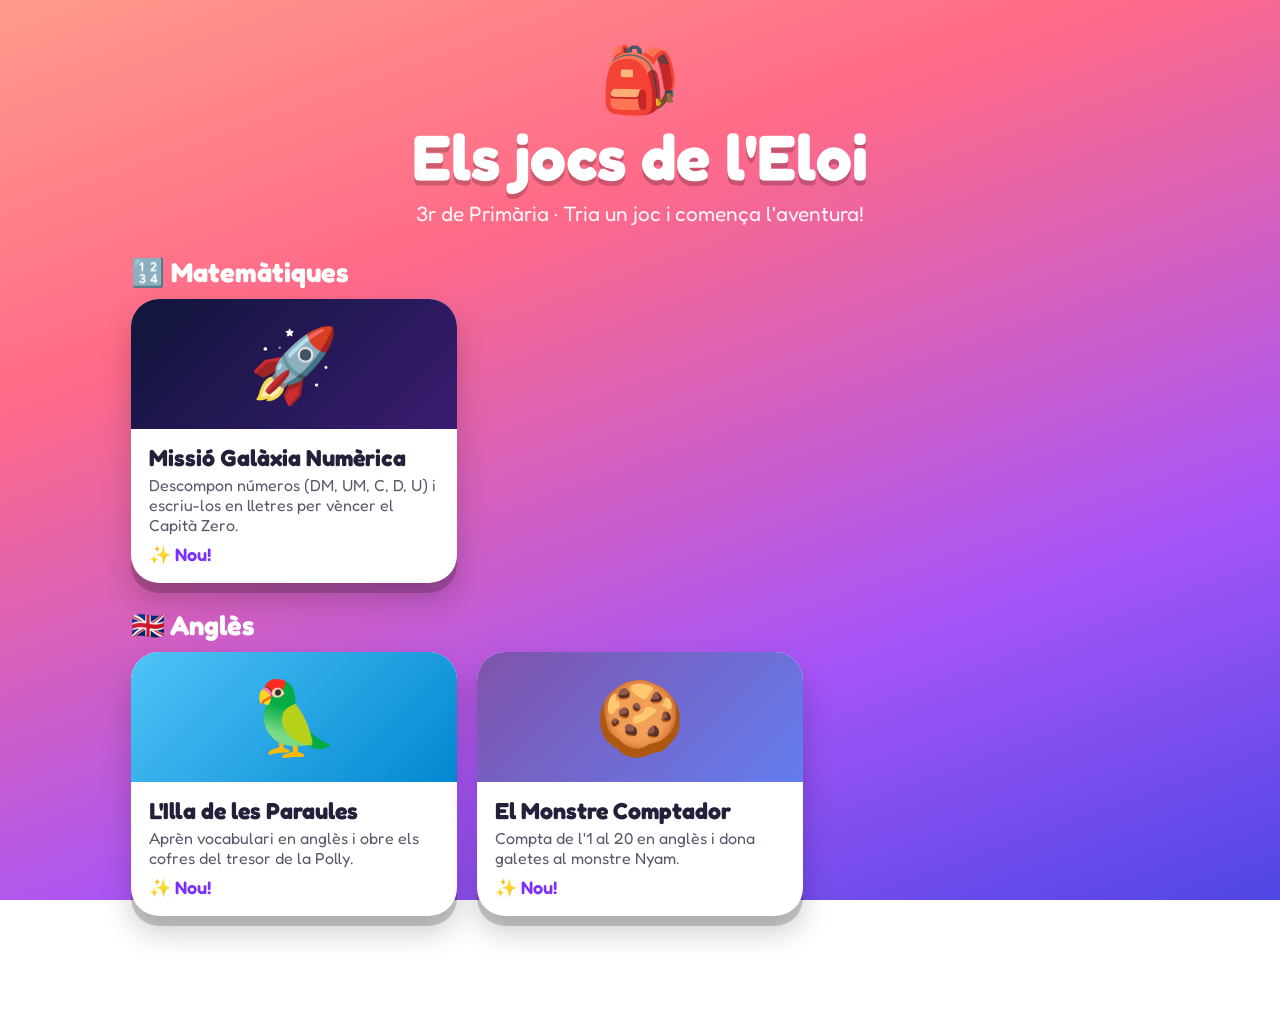
==== index.html @ cf34ad38 "Primers jocs de 3r: Galàxia Numèrica, Illa de les Paraules i Monstre Comptador Co-Authored-By: Claud" ====
<!doctype html>
<html lang="ca">
<head>
<meta charset="utf-8">
<meta name="viewport" content="width=device-width, initial-scale=1, viewport-fit=cover">
<title>Els jocs de l'Eloi · 3r</title>
<link rel="icon" href="data:image/svg+xml,<svg xmlns='http://www.w3.org/2000/svg' viewBox='0 0 100 100'><text y='.9em' font-size='90'>🎮</text></svg>">
<link rel="preconnect" href="https://fonts.googleapis.com">
<link rel="stylesheet" href="https://fonts.googleapis.com/css2?family=Fredoka:wght@400;500;600;700&display=swap">
<link rel="stylesheet" href="comu/comu.css">
<style>
  body { background: linear-gradient(160deg, #ff9a8b 0%, #ff6a88 30%, #a855f7 70%, #4f46e5 100%) fixed; }
  .portal { max-width: 1050px; margin: 0 auto; padding: 40px 16px 50px; text-align: center; }
  .portal h1 { font-size: clamp(2.3rem, 7vw, 4rem); margin: 0; text-shadow: 0 5px 0 rgba(0,0,0,.2); }
  .portal .sub { font-size: 1.3rem; margin: 6px 0 30px; opacity: .95; }
  .subject { margin: 26px 0 10px; font-size: 1.7rem; font-weight: 700; text-align: left; display: flex; align-items: center; gap: 10px; }
  .games { display: grid; grid-template-columns: repeat(auto-fill, minmax(280px, 1fr)); gap: 20px; }
  .game {
    display: block; text-decoration: none; color: var(--ink); background: #fff; border-radius: 28px; overflow: hidden;
    box-shadow: 0 10px 0 rgba(0,0,0,.18), 0 16px 30px rgba(0,0,0,.2); transition: transform .15s; text-align: left;
  }
  .game:hover { transform: translateY(-4px) rotate(-.5deg); }
  .game .top { height: 130px; display: flex; align-items: center; justify-content: center; font-size: 4.5rem; background: var(--bg); }
  .game .top span { animation: bob 2.4s ease-in-out infinite; display: inline-block; }
  .game .body { padding: 14px 18px 18px; }
  .game h3 { margin: 0 0 4px; font-size: 1.45rem; }
  .game p { margin: 0 0 8px; font-size: 1rem; opacity: .75; }
  .game .score { font-weight: 600; color: #7b2ff7; }
  .game.soon { opacity: .6; pointer-events: none; }
  footer { margin-top: 40px; opacity: .8; font-size: .95rem; }
</style>
</head>
<body>
<div class="portal">
  <div style="font-size:4rem">🎒</div>
  <h1>Els jocs de l'Eloi</h1>
  <p class="sub">3r de Primària · Tria un joc i comença l'aventura!</p>

  <div class="subject">🔢 Matemàtiques</div>
  <div class="games">
    <a class="game" href="mates/galaxia/" style="--bg:linear-gradient(135deg,#10153a,#3a1c71)">
      <div class="top"><span>🚀</span></div>
      <div class="body"><h3>Missió Galàxia Numèrica</h3><p>Descompon números (DM, UM, C, D, U) i escriu-los en lletres per vèncer el Capità Zero.</p><div class="score" data-game="galaxia"></div></div>
    </a>
  </div>

  <div class="subject">🇬🇧 Anglès</div>
  <div class="games">
    <a class="game" href="angles/vocabulari/" style="--bg:linear-gradient(135deg,#4fc3f7,#0288d1)">
      <div class="top"><span>🦜</span></div>
      <div class="body"><h3>L'Illa de les Paraules</h3><p>Aprèn vocabulari en anglès i obre els cofres del tresor de la Polly.</p><div class="score" data-game="illa"></div></div>
    </a>
    <a class="game" href="angles/comptar/" style="--bg:linear-gradient(135deg,#7f53ac,#647dee)">
      <div class="top"><span>🍪</span></div>
      <div class="body"><h3>El Monstre Comptador</h3><p>Compta de l'1 al 20 en anglès i dona galetes al monstre Nyam.</p><div class="score" data-game="monstre"></div></div>
    </a>
  </div>

  <footer>Fet amb ❤️ per a l'Eloi</footer>
</div>
<script>
  // Mostra les estrelles guanyades a cada joc
  (function () {
    let d = {};
    try { d = JSON.parse(localStorage.getItem('eloi-3r-v1')) || {}; } catch (e) { /* sense dades */ }
    const sum = (o) => Object.values(o || {}).reduce((a, v) => a + (typeof v === 'number' ? v : 0), 0);
    const stars = {
      galaxia: sum((d.galaxia || {}).stars),
      illa: Object.values((d.illa || {}).isl || {}).reduce((a, o) => a + sum(o), 0),
      monstre: sum((d.monstre || {}).lv),
    };
    document.querySelectorAll('.score').forEach((el) => {
      const s = stars[el.dataset.game] || 0;
      el.textContent = s ? `⭐ ${s} estrelles` : '✨ Nou!';
    });
  })();
</script>
</body>
</html>
---- comu/comu.css ----
/* Estils comuns dels jocs de l'Eloi */
:root {
  --ok: #2ecc71;
  --bad: #ff5a5f;
  --gold: #ffd23f;
  --ink: #23213a;
  --paper: #fffdf6;
}
* { box-sizing: border-box; -webkit-tap-highlight-color: transparent; }
html, body { margin: 0; min-height: 100%; }
body {
  font-family: 'Fredoka', 'Baloo 2', 'Trebuchet MS', system-ui, sans-serif;
  font-size: 18px;
  color: #fff;
  background: #10153a;
  overflow-x: hidden;
  -webkit-user-select: none;
  user-select: none;
}
button { font-family: inherit; cursor: pointer; border: none; color: inherit; touch-action: manipulation; }
html { touch-action: manipulation; -webkit-text-size-adjust: 100%; }

/* Peu de pantalla de joc: el botó principal sempre visible al mòbil */
.foot {
  position: sticky; bottom: 0; z-index: 20;
  padding: 10px 0 calc(10px + env(safe-area-inset-bottom));
  background: linear-gradient(transparent, rgba(0, 0, 0, .25) 40%);
  border-radius: 20px 20px 0 0;
}
.foot:has(.btn[style*="hidden"]) { background: none; }
input { font-family: inherit; }
.hidden { display: none !important; }

/* ---------- Botons ---------- */
.btn {
  display: inline-block;
  background: linear-gradient(#ffe066, #f5a623);
  color: #4a2a00;
  font-size: 1.4rem;
  font-weight: 700;
  padding: .6em 1.4em;
  border-radius: 999px;
  box-shadow: 0 6px 0 #b8760f, 0 10px 18px rgba(0, 0, 0, .3);
  transition: transform .08s, box-shadow .08s;
  text-decoration: none;
}
.btn:active { transform: translateY(4px); box-shadow: 0 2px 0 #b8760f, 0 4px 8px rgba(0, 0, 0, .3); }
.btn:disabled { opacity: .45; cursor: default; }
.btn.blue { background: linear-gradient(#6ec6ff, #2f80ed); color: #fff; box-shadow: 0 6px 0 #1b5bb3, 0 10px 18px rgba(0, 0, 0, .3); }
.btn.green { background: linear-gradient(#7bed9f, #20bf6b); color: #fff; box-shadow: 0 6px 0 #148a4c, 0 10px 18px rgba(0, 0, 0, .3); }
.btn.big { font-size: 2rem; }

.icon-btn {
  width: 50px; height: 50px; border-radius: 50%;
  background: rgba(255, 255, 255, .18);
  font-size: 1.5rem; line-height: 50px; text-align: center;
  color: #fff; text-decoration: none;
  backdrop-filter: blur(4px);
  box-shadow: 0 3px 8px rgba(0, 0, 0, .25);
  display: inline-block;
}
.icon-btn.small { width: 42px; height: 42px; line-height: 42px; font-size: 1.2rem; }

/* ---------- Barra superior ---------- */
.topbar {
  position: fixed; top: 0; left: 0; right: 0; z-index: 60;
  display: flex; justify-content: space-between; padding: 10px; pointer-events: none;
}
.topbar > div { display: flex; gap: 8px; }
.topbar .icon-btn { pointer-events: auto; }

/* ---------- Història / diàlegs ---------- */
.story {
  position: fixed; inset: 0; z-index: 100;
  background: rgba(5, 8, 30, .65);
  display: flex; align-items: flex-end; justify-content: center;
  padding: 20px;
  animation: fadeIn .3s;
}
.story-box { display: flex; gap: 14px; align-items: flex-end; max-width: 860px; width: 100%; margin-bottom: 4vh; }
.story-char { font-size: 6rem; line-height: 1; animation: bob 2s ease-in-out infinite; filter: drop-shadow(0 6px 10px rgba(0, 0, 0, .4)); flex: none; }
.story-char svg { width: 120px; height: auto; display: block; }
.story-bubble {
  position: relative; flex: 1;
  background: var(--paper); color: var(--ink);
  border-radius: 26px; padding: 18px 22px 14px;
  font-size: 1.35rem; line-height: 1.45;
  box-shadow: 0 10px 30px rgba(0, 0, 0, .4);
  animation: pop .35s both;
}
.story-bubble::before {
  content: ''; position: absolute; left: -14px; bottom: 30px;
  border: 14px solid transparent; border-right-color: var(--paper); border-left: 0;
}
.story-name { font-weight: 700; color: #7b2ff7; font-size: 1.1rem; margin-bottom: 4px; }
.story-actions { display: flex; justify-content: flex-end; align-items: center; gap: 10px; margin-top: 12px; }
.story-actions .icon-btn { background: #eee; color: #333; }
@media (max-width: 600px) {
  .story-box { flex-direction: column; align-items: flex-start; }
  .story-char { font-size: 4.5rem; }
  .story-char svg { width: 90px; }
  .story-bubble::before { display: none; }
  .story-bubble { font-size: 1.15rem; }
}

/* ---------- Modal final ---------- */
.modal-bg {
  position: fixed; inset: 0; z-index: 110; background: rgba(5, 8, 30, .7);
  display: flex; align-items: center; justify-content: center; padding: 20px; animation: fadeIn .3s;
}
.modal {
  background: var(--paper); color: var(--ink); border-radius: 30px;
  padding: 26px 30px; max-width: 520px; width: 100%; text-align: center;
  box-shadow: 0 20px 50px rgba(0, 0, 0, .5); animation: pop .4s both;
}
.modal-icon { font-size: 4.5rem; line-height: 1.1; }
.modal h2 { margin: .2em 0; font-size: 2rem; }
.modal p { font-size: 1.25rem; margin: .4em 0 .8em; }
.modal-btns { display: flex; gap: 12px; justify-content: center; flex-wrap: wrap; margin-top: 10px; }
.stars { font-size: 3rem; letter-spacing: .1em; }
.stars span { display: inline-block; filter: grayscale(1) opacity(.3); transition: filter .3s, transform .3s; }
.stars span.on { filter: none; animation: starIn .5s both; }
.mini-stars { font-size: 1.1rem; letter-spacing: .05em; }
.mini-stars span { filter: grayscale(1) opacity(.35); }
.mini-stars span.on { filter: none; }

/* ---------- Teclat numèric ---------- */
.kp { display: flex; flex-direction: column; align-items: center; gap: 12px; }
.kp-display {
  min-width: 260px; min-height: 76px; padding: 8px 18px;
  background: rgba(255, 255, 255, .95); color: var(--ink);
  border-radius: 18px; font-size: 3rem; font-weight: 700; text-align: center; letter-spacing: .04em;
  box-shadow: inset 0 3px 8px rgba(0, 0, 0, .2);
}
.kp-display.right { background: #c8f7d8; }
.kp-cursor { display: inline-block; width: 3px; height: .9em; background: #7b2ff7; vertical-align: middle; margin-left: 3px; animation: blink 1s steps(1) infinite; }
.keypad { display: grid; grid-template-columns: repeat(3, 72px); gap: 10px; }
.keypad button {
  font-size: 1.9rem; font-weight: 700; height: 62px; border-radius: 16px;
  background: #fff; color: var(--ink); box-shadow: 0 5px 0 #a9aec9;
}
.keypad button:active { transform: translateY(3px); box-shadow: 0 2px 0 #a9aec9; }
.keypad .kp-del, .keypad .kp-clr { background: #ffe1e1; }

/* ---------- Opcions (tipus test) ---------- */
.choices { display: grid; grid-template-columns: repeat(auto-fit, minmax(200px, 1fr)); gap: 14px; width: 100%; max-width: 760px; margin: 0 auto; }
.choice {
  background: #fff; color: var(--ink); border-radius: 20px; padding: 16px 12px;
  font-size: 1.5rem; font-weight: 600; box-shadow: 0 6px 0 #a9aec9; min-height: 74px;
  transition: transform .1s;
}
.choice:hover { transform: translateY(-2px); }
.choice:active { transform: translateY(3px); box-shadow: 0 3px 0 #a9aec9; }
.choice.right { background: #b9f6ca; box-shadow: 0 6px 0 #2ecc71; }
.choice.wrong { background: #ffcdd2; box-shadow: 0 6px 0 #ff5a5f; opacity: .7; }

/* ---------- Lletreja (lletres) ---------- */
.spell { display: flex; flex-direction: column; align-items: center; gap: 18px; }
.spell-slots, .spell-bank { display: flex; flex-wrap: wrap; justify-content: center; gap: 8px; }
.slot, .letter {
  width: 54px; height: 62px; border-radius: 14px; font-size: 2rem; font-weight: 700;
  display: flex; align-items: center; justify-content: center; text-transform: lowercase;
}
.slot { background: rgba(255, 255, 255, .9); color: var(--ink); border-bottom: 5px solid #a9aec9; }
.slot.fixed { background: transparent; color: #fff; border: none; width: 26px; }
.slot.right { background: #b9f6ca; border-color: #2ecc71; }
.letter { background: linear-gradient(#fff6c7, #ffd23f); color: #4a2a00; box-shadow: 0 5px 0 #c9971a; }
.letter.used { visibility: hidden; }
@media (max-width: 500px) { .slot, .letter { width: 42px; height: 50px; font-size: 1.6rem; } }

/* ---------- Efectes ---------- */
.confetti { position: fixed; top: -20px; width: 11px; height: 17px; z-index: 300; pointer-events: none; animation: fall linear forwards; border-radius: 2px; }
.float-msg {
  position: fixed; left: 50%; top: 42%; z-index: 150; pointer-events: none;
  font-size: 3rem; font-weight: 700; white-space: nowrap; color: #fff;
  text-shadow: 0 4px 0 rgba(0, 0, 0, .35), 0 0 20px rgba(0, 0, 0, .4);
  animation: floatUp 1.3s ease-out forwards;
}
.shake { animation: shake .45s; }
.pop { animation: pop .4s both; }

@keyframes fall { to { transform: translateY(110vh) rotate(800deg); } }
@keyframes bob { 0%, 100% { transform: translateY(0); } 50% { transform: translateY(-10px); } }
@keyframes pop { 0% { transform: scale(.4); opacity: 0; } 75% { transform: scale(1.08); opacity: 1; } 100% { transform: scale(1); } }
@keyframes fadeIn { from { opacity: 0; } }
@keyframes blink { 50% { opacity: 0; } }
@keyframes shake { 0%, 100% { transform: translateX(0); } 20% { transform: translateX(-12px); } 40% { transform: translateX(10px); } 60% { transform: translateX(-7px); } 80% { transform: translateX(5px); } }
@keyframes floatUp { 0% { transform: translate(-50%, 0) scale(.5); opacity: 0; } 20% { transform: translate(-50%, -10px) scale(1.15); opacity: 1; } 100% { transform: translate(-50%, -110px) scale(1); opacity: 0; } }
@keyframes starIn { 0% { transform: scale(0) rotate(-90deg); } 70% { transform: scale(1.4) rotate(10deg); } 100% { transform: scale(1); } }
@keyframes pulse { 0%, 100% { transform: scale(1); } 50% { transform: scale(1.08); } }

/* Pantalla d'inici comuna */
.splash { min-height: 100vh; display: flex; flex-direction: column; align-items: center; justify-content: center; text-align: center; padding: 70px 20px 30px; gap: 14px; }
.splash h1 { font-size: clamp(2.2rem, 7vw, 4rem); margin: 0; line-height: 1.05; text-shadow: 0 5px 0 rgba(0, 0, 0, .3); }
.splash .sub { font-size: 1.3rem; opacity: .9; margin: 0 0 10px; }
.splash .hero { font-size: 7rem; animation: bob 2.4s ease-in-out infinite; }

@media print {
  .topbar, .no-print { display: none !important; }
}
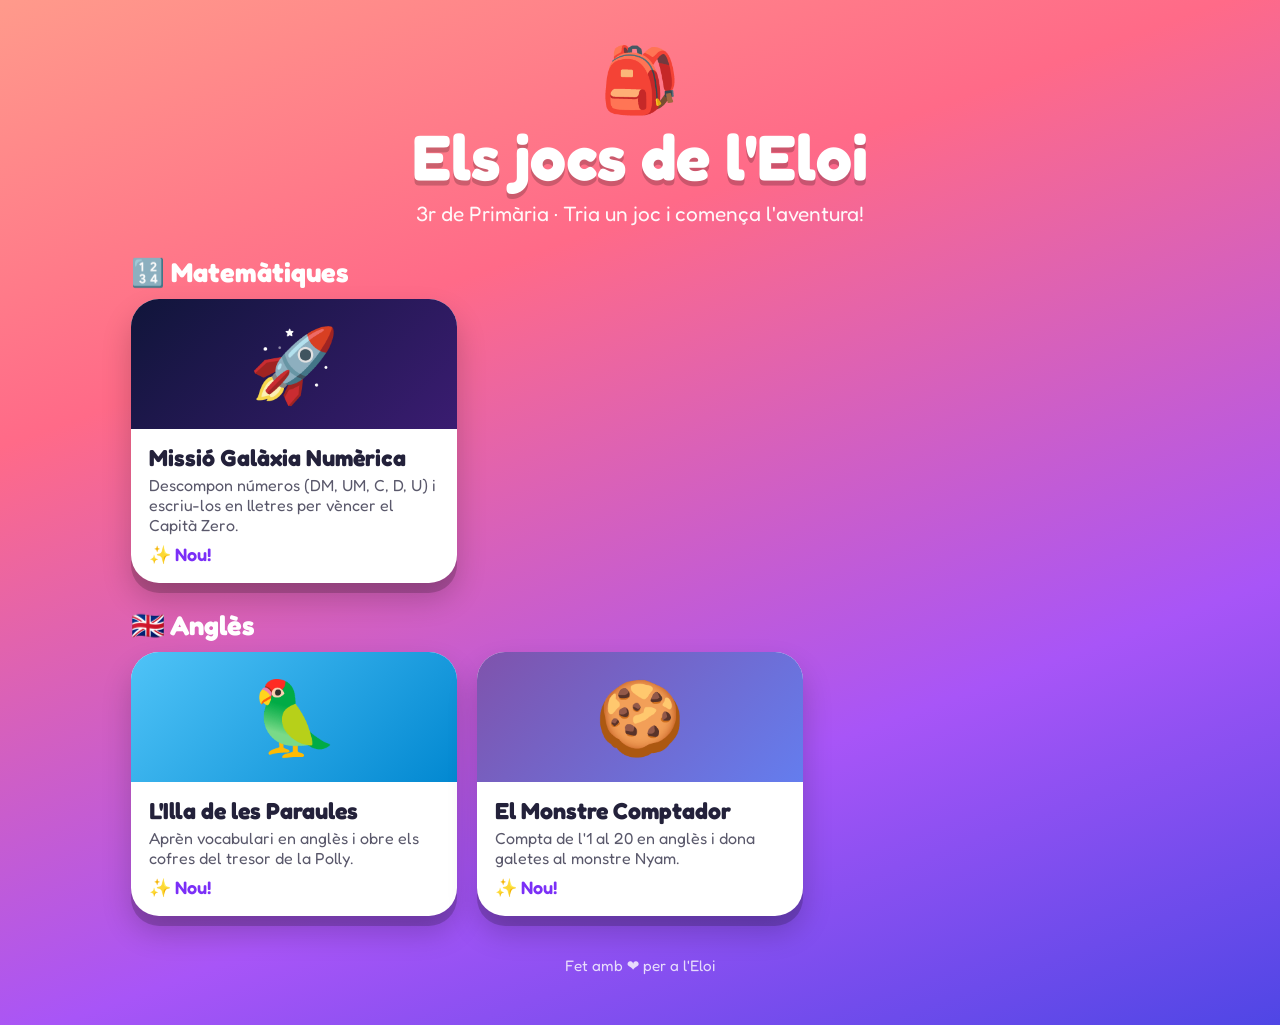
==== commit 98464524: "Millores per a mòbil i enllaços explícits a index.html - Enllaços del portal a index.html (funciona " ====
--- a/index.html
+++ b/index.html
@@ -9,7 +9,7 @@
 <link rel="stylesheet" href="https://fonts.googleapis.com/css2?family=Fredoka:wght@400;500;600;700&display=swap">
 <link rel="stylesheet" href="comu/comu.css">
 <style>
-  body { background: linear-gradient(160deg, #ff9a8b 0%, #ff6a88 30%, #a855f7 70%, #4f46e5 100%) fixed; }
+  body { background: linear-gradient(160deg, #ff9a8b 0%, #ff6a88 30%, #a855f7 70%, #4f46e5 100%); }
   .portal { max-width: 1050px; margin: 0 auto; padding: 40px 16px 50px; text-align: center; }
   .portal h1 { font-size: clamp(2.3rem, 7vw, 4rem); margin: 0; text-shadow: 0 5px 0 rgba(0,0,0,.2); }
   .portal .sub { font-size: 1.3rem; margin: 6px 0 30px; opacity: .95; }
@@ -38,7 +38,7 @@
 
   <div class="subject">🔢 Matemàtiques</div>
   <div class="games">
-    <a class="game" href="mates/galaxia/" style="--bg:linear-gradient(135deg,#10153a,#3a1c71)">
+    <a class="game" href="mates/galaxia/index.html" style="--bg:linear-gradient(135deg,#10153a,#3a1c71)">
       <div class="top"><span>🚀</span></div>
       <div class="body"><h3>Missió Galàxia Numèrica</h3><p>Descompon números (DM, UM, C, D, U) i escriu-los en lletres per vèncer el Capità Zero.</p><div class="score" data-game="galaxia"></div></div>
     </a>
@@ -46,11 +46,11 @@
 
   <div class="subject">🇬🇧 Anglès</div>
   <div class="games">
-    <a class="game" href="angles/vocabulari/" style="--bg:linear-gradient(135deg,#4fc3f7,#0288d1)">
+    <a class="game" href="angles/vocabulari/index.html" style="--bg:linear-gradient(135deg,#4fc3f7,#0288d1)">
       <div class="top"><span>🦜</span></div>
       <div class="body"><h3>L'Illa de les Paraules</h3><p>Aprèn vocabulari en anglès i obre els cofres del tresor de la Polly.</p><div class="score" data-game="illa"></div></div>
     </a>
-    <a class="game" href="angles/comptar/" style="--bg:linear-gradient(135deg,#7f53ac,#647dee)">
+    <a class="game" href="angles/comptar/index.html" style="--bg:linear-gradient(135deg,#7f53ac,#647dee)">
       <div class="top"><span>🍪</span></div>
       <div class="body"><h3>El Monstre Comptador</h3><p>Compta de l'1 al 20 en anglès i dona galetes al monstre Nyam.</p><div class="score" data-game="monstre"></div></div>
     </a>
--- a/comu/comu.css
+++ b/comu/comu.css
@@ -141,6 +141,12 @@
 }
 .keypad button:active { transform: translateY(3px); box-shadow: 0 2px 0 #a9aec9; }
 .keypad .kp-del, .keypad .kp-clr { background: #ffe1e1; }
+@media (max-width: 500px), (max-height: 760px) {
+  .kp { gap: 8px; }
+  .kp-display { min-height: 60px; font-size: 2.4rem; padding: 4px 14px; }
+  .keypad { grid-template-columns: repeat(3, 76px); gap: 8px; }
+  .keypad button { height: 52px; font-size: 1.7rem; }
+}
 
 /* ---------- Opcions (tipus test) ---------- */
 .choices { display: grid; grid-template-columns: repeat(auto-fit, minmax(200px, 1fr)); gap: 14px; width: 100%; max-width: 760px; margin: 0 auto; }
@@ -198,3 +204,13 @@
 @media print {
   .topbar, .no-print { display: none !important; }
 }
+
+/* Pantalles de joc més compactes al mòbil */
+@media (max-width: 500px) {
+  body .play { gap: 10px; padding-top: 64px; padding-left: 10px; padding-right: 10px; }
+  body .area { gap: 12px; }
+  body .play-head { gap: 6px; }
+  body .guide .gbubble { padding: 10px 12px; }
+  .choice { font-size: 1.3rem; min-height: 64px; padding: 12px 8px; }
+  .choices { gap: 10px; }
+}
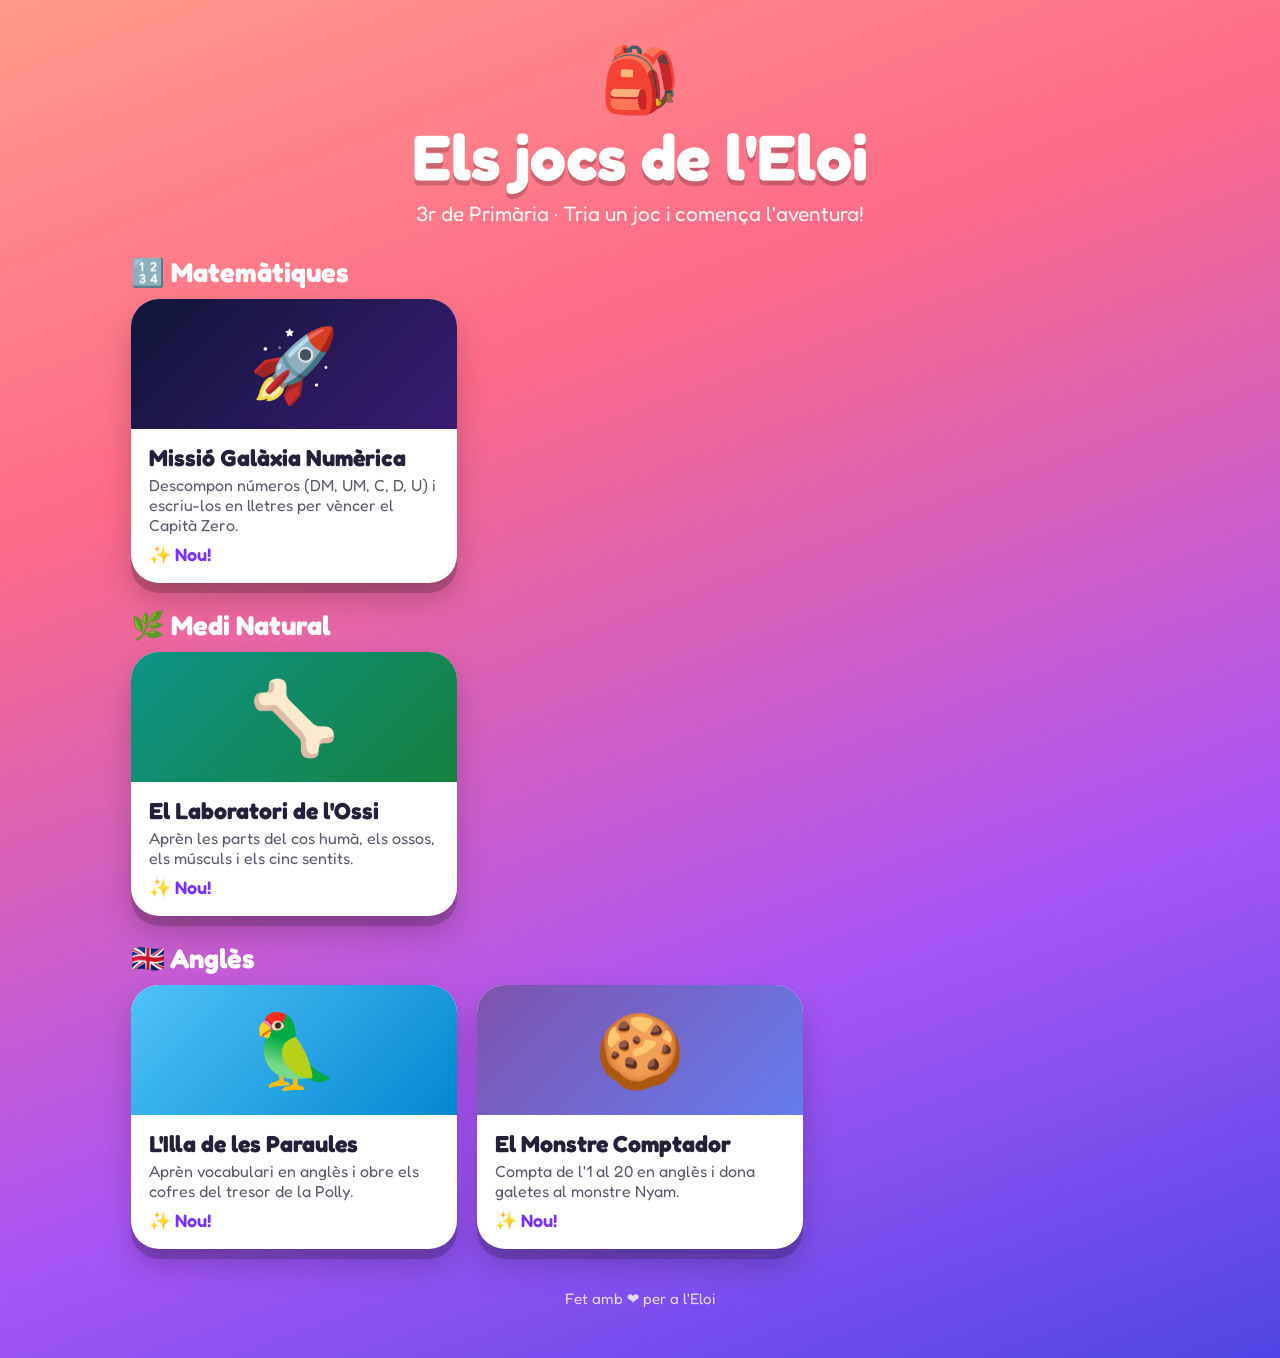
==== commit 26b3db98: "Medi Natural: El Laboratori de l'Ossi (parts del cos humà) Nova matèria al portal amb un joc de 8 re" ====
--- a/index.html
+++ b/index.html
@@ -44,6 +44,14 @@
     </a>
   </div>
 
+  <div class="subject">🌿 Medi Natural</div>
+  <div class="games">
+    <a class="game" href="medi/cos/index.html" style="--bg:linear-gradient(135deg,#0d9488,#15803d)">
+      <div class="top"><span>🦴</span></div>
+      <div class="body"><h3>El Laboratori de l'Ossi</h3><p>Aprèn les parts del cos humà, els ossos, els músculs i els cinc sentits.</p><div class="score" data-game="cos"></div></div>
+    </a>
+  </div>
+
   <div class="subject">🇬🇧 Anglès</div>
   <div class="games">
     <a class="game" href="angles/vocabulari/index.html" style="--bg:linear-gradient(135deg,#4fc3f7,#0288d1)">
@@ -68,6 +76,7 @@
       galaxia: sum((d.galaxia || {}).stars),
       illa: Object.values((d.illa || {}).isl || {}).reduce((a, o) => a + sum(o), 0),
       monstre: sum((d.monstre || {}).lv),
+      cos: sum((d.cos || {}).lv),
     };
     document.querySelectorAll('.score').forEach((el) => {
       const s = stars[el.dataset.game] || 0;
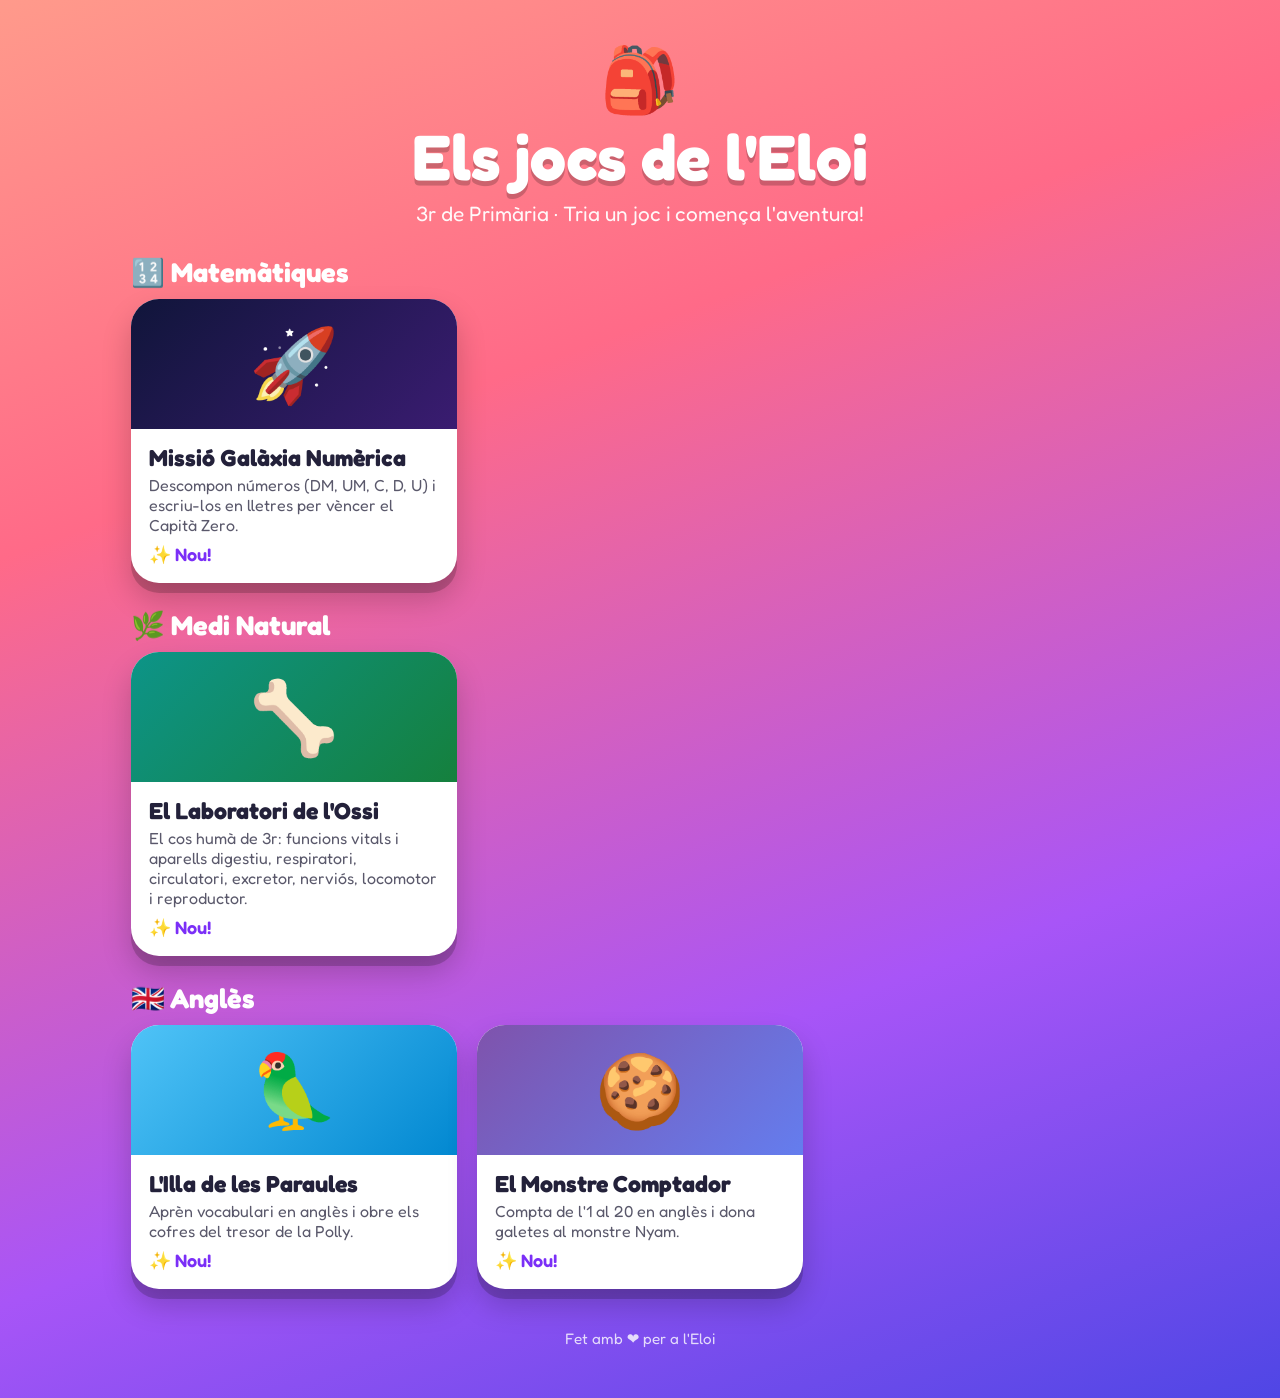
==== commit e102f844: "Laboratori de l'Ossi: ampliat amb el temari de 3r (funcions vitals i aparells) Nous reptes: funcions" ====
--- a/index.html
+++ b/index.html
@@ -48,7 +48,7 @@
   <div class="games">
     <a class="game" href="medi/cos/index.html" style="--bg:linear-gradient(135deg,#0d9488,#15803d)">
       <div class="top"><span>🦴</span></div>
-      <div class="body"><h3>El Laboratori de l'Ossi</h3><p>Aprèn les parts del cos humà, els ossos, els músculs i els cinc sentits.</p><div class="score" data-game="cos"></div></div>
+      <div class="body"><h3>El Laboratori de l'Ossi</h3><p>El cos humà de 3r: funcions vitals i aparells digestiu, respiratori, circulatori, excretor, nerviós, locomotor i reproductor.</p><div class="score" data-game="cos"></div></div>
     </a>
   </div>
 
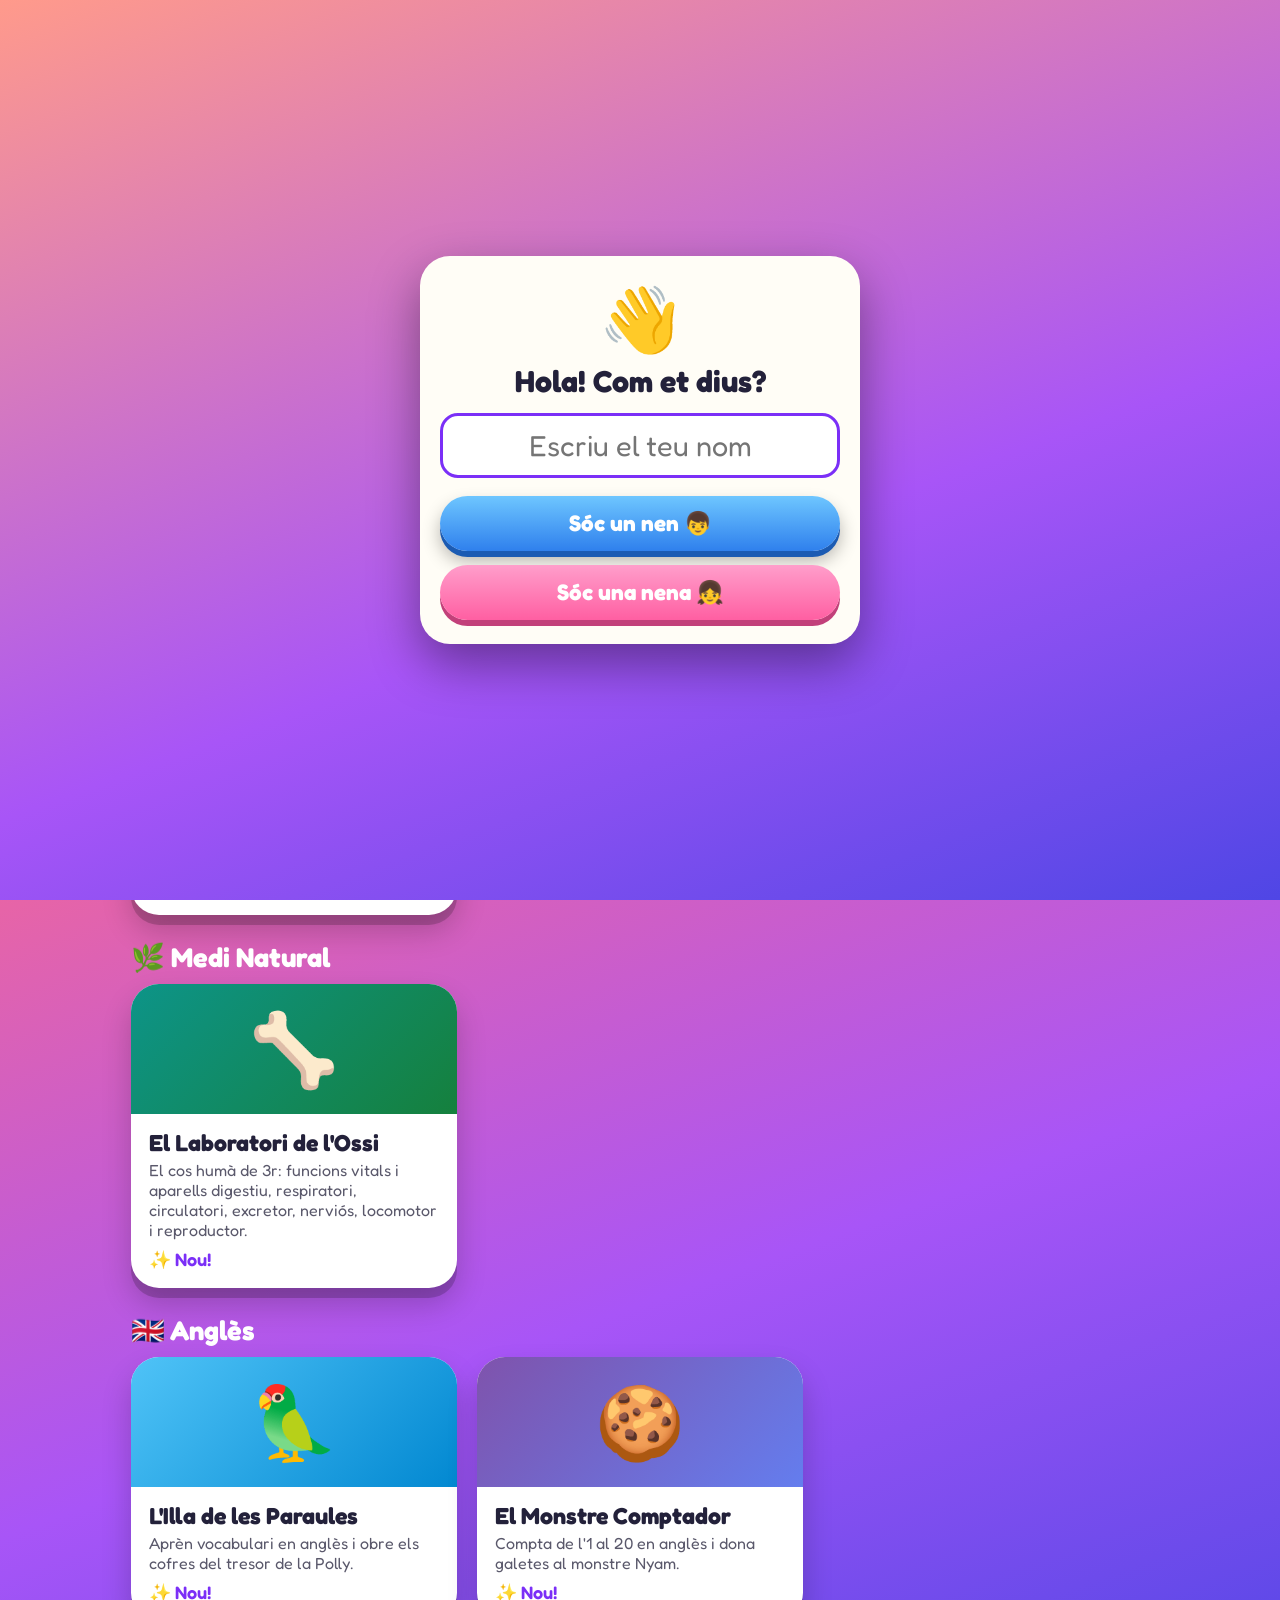
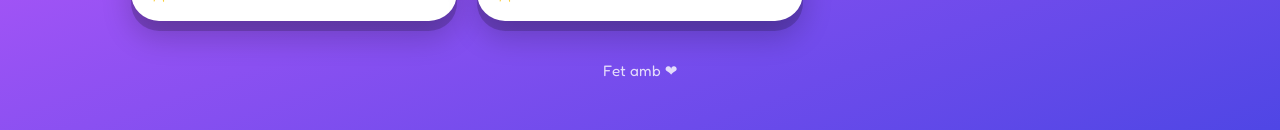
==== commit 997db4eb: "Tres jocs nous de mates, premis i perfil de jugador - L'Incubadora del Doctor Per: taules de multipl" ====
--- a/index.html
+++ b/index.html
@@ -3,11 +3,12 @@
 <head>
 <meta charset="utf-8">
 <meta name="viewport" content="width=device-width, initial-scale=1, viewport-fit=cover">
-<title>Els jocs de l'Eloi · 3r</title>
+<title>Els meus jocs · 3r</title>
 <link rel="icon" href="data:image/svg+xml,<svg xmlns='http://www.w3.org/2000/svg' viewBox='0 0 100 100'><text y='.9em' font-size='90'>🎮</text></svg>">
 <link rel="preconnect" href="https://fonts.googleapis.com">
 <link rel="stylesheet" href="https://fonts.googleapis.com/css2?family=Fredoka:wght@400;500;600;700&display=swap">
 <link rel="stylesheet" href="comu/comu.css">
+<script src="comu/comu.js"></script>
 <style>
   body { background: linear-gradient(160deg, #ff9a8b 0%, #ff6a88 30%, #a855f7 70%, #4f46e5 100%); }
   .portal { max-width: 1050px; margin: 0 auto; padding: 40px 16px 50px; text-align: center; }
@@ -28,19 +29,33 @@
   .game .score { font-weight: 600; color: #7b2ff7; }
   .game.soon { opacity: .6; pointer-events: none; }
   footer { margin-top: 40px; opacity: .8; font-size: .95rem; }
+  .who-btn { background: rgba(255,255,255,.2); border-radius: 999px; padding: 6px 16px; font-size: 1rem; margin: -18px 0 20px; }
 </style>
 </head>
 <body>
 <div class="portal">
   <div style="font-size:4rem">🎒</div>
-  <h1>Els jocs de l'Eloi</h1>
+  <h1 id="titol">Els meus jocs</h1>
   <p class="sub">3r de Primària · Tria un joc i comença l'aventura!</p>
+  <button class="who-btn hidden" id="canvia"></button>
 
   <div class="subject">🔢 Matemàtiques</div>
   <div class="games">
     <a class="game" href="mates/galaxia/index.html" style="--bg:linear-gradient(135deg,#10153a,#3a1c71)">
       <div class="top"><span>🚀</span></div>
       <div class="body"><h3>Missió Galàxia Numèrica</h3><p>Descompon números (DM, UM, C, D, U) i escriu-los en lletres per vèncer el Capità Zero.</p><div class="score" data-game="galaxia"></div></div>
+    </a>
+    <a class="game" href="mates/taules/index.html" style="--bg:linear-gradient(135deg,#2bc0e4,#3a7bd5)">
+      <div class="top"><span>🥚</span></div>
+      <div class="body"><h3>L'Incubadora del Doctor Per</h3><p>Aprèn les taules de multiplicar i fes néixer 9 monstres per a la teva col·lecció.</p><div class="score" data-game="taules"></div></div>
+    </a>
+    <a class="game" href="mates/series/index.html" style="--bg:linear-gradient(135deg,#56ab2f,#0f9b8e)">
+      <div class="top"><span>🐸</span></div>
+      <div class="body"><h3>Els Salts de la Granota Rita</h3><p>Completa sèries sumant i restant i ajuda la Rita a creuar l'estany saltant de nenúfar en nenúfar.</p><div class="score" data-game="series"></div></div>
+    </a>
+    <a class="game" href="mates/cardinals/index.html" style="--bg:linear-gradient(135deg,#614385,#516395)">
+      <div class="top"><span>🕵️</span></div>
+      <div class="body"><h3>El Detectiu Lupa i els Números Perduts</h3><p>Llegeix, compara i ordena números cardinals per resoldre els casos més misteriosos.</p><div class="score" data-game="cardinals"></div></div>
     </a>
   </div>
 
@@ -64,9 +79,21 @@
     </a>
   </div>
 
-  <footer>Fet amb ❤️ per a l'Eloi</footer>
+  <footer id="peu">Fet amb ❤️</footer>
 </div>
 <script>
+  // Títol amb el nom del jugador
+  (function () {
+    if (!Eloi.perfil()) return;
+    const t = Eloi.t('Els jocs {de}');
+    document.getElementById('titol').textContent = t;
+    document.title = t + ' · 3r';
+    document.getElementById('peu').textContent = Eloi.t('Fet amb ❤️ per a {el}');
+    const b = document.getElementById('canvia');
+    b.textContent = Eloi.t('✏️ No ets {el}? Canvia el nom');
+    b.onclick = () => Eloi.demanaPerfil({ canviar: true });
+    b.classList.remove('hidden');
+  })();
   // Mostra les estrelles guanyades a cada joc
   (function () {
     let d = {};
@@ -77,10 +104,14 @@
       illa: Object.values((d.illa || {}).isl || {}).reduce((a, o) => a + sum(o), 0),
       monstre: sum((d.monstre || {}).lv),
       cos: sum((d.cos || {}).lv),
+      taules: sum((d.taules || {}).lv),
+      series: sum((d.series || {}).lv),
+      cardinals: sum((d.cardinals || {}).lv),
     };
+    const dipl = d.diplomes || {};
     document.querySelectorAll('.score').forEach((el) => {
       const s = stars[el.dataset.game] || 0;
-      el.textContent = s ? `⭐ ${s} estrelles` : '✨ Nou!';
+      el.textContent = (s ? `⭐ ${s} estrelles` : '✨ Nou!') + (dipl[el.dataset.game] ? ' · 🏅 Diploma' : '');
     });
   })();
 </script>
--- a/comu/comu.css
+++ b/comu/comu.css
@@ -214,3 +214,82 @@
   .choice { font-size: 1.3rem; min-height: 64px; padding: 12px 8px; }
   .choices { gap: 10px; }
 }
+
+/* ---------- Premis: sorpreses, jocs de regal i diploma (comu/premi.js) ---------- */
+.sorpresa { margin: 14px 0 4px; border-radius: 20px; padding: 12px 16px; text-align: center; font-size: 1.15rem; line-height: 1.4; }
+.sorpresa.jk { background: #fff3c4; color: #5a4300; }
+.sorpresa.cur { background: #e3f2fd; color: #0d3c61; }
+.sorpresa .s-tit { font-weight: 700; font-size: 1.2rem; margin-bottom: 4px; }
+.sorpresa .s-ans { font-weight: 700; font-size: 1.3rem; margin-top: 8px; color: #d35400; }
+.btn.small-btn { font-size: 1.1rem; padding: .45em 1.1em; margin-top: 8px; }
+
+.premi-ov {
+  position: fixed; inset: 0; z-index: 90; overflow-y: auto;
+  background: radial-gradient(circle at 50% 20%, #ff9a8b, #a855f7 55%, #3b1f8f);
+  display: flex; justify-content: center; animation: fadeIn .3s;
+}
+.premi-ov.dipl { background: radial-gradient(circle at 50% 20%, #fff6d6, #f5c76b 60%, #c98a1a); }
+.premi-in { width: 100%; max-width: 640px; padding: 70px 16px 24px; display: flex; flex-direction: column; gap: 14px; min-height: 100%; color: #fff; text-align: center; }
+.r-head h2 { margin: 0; font-size: 2.2rem; text-shadow: 0 4px 0 rgba(0,0,0,.2); }
+.r-head p { margin: 6px 0 0; font-size: 1.25rem; }
+.r-gift { font-size: 5rem; animation: bob 1.6s ease-in-out infinite; }
+.r-rec { font-weight: 700; color: var(--gold); font-size: 1.6rem !important; }
+.r-list { display: grid; gap: 12px; }
+.r-card { background: #fff; color: var(--ink); border-radius: 22px; padding: 14px; display: grid; grid-template-columns: 70px 1fr; grid-template-rows: auto auto; text-align: left; align-items: center; column-gap: 10px; box-shadow: 0 6px 0 rgba(0,0,0,.2); font-size: 1.35rem; }
+.r-card .r-e { grid-row: span 3; font-size: 3.2rem; text-align: center; }
+.r-card small { font-size: 1rem; opacity: .75; }
+.r-card .r-best { color: #7b2ff7; opacity: 1; font-weight: 600; }
+.r-card:active { transform: translateY(3px); }
+.r-foot { margin-top: 6px; }
+.r-count { flex: 1; display: flex; flex-direction: column; justify-content: center; align-items: center; }
+.r-count small { font-size: 1.5rem; }
+.r-count div { font-size: 7rem; font-weight: 700; text-shadow: 0 6px 0 rgba(0,0,0,.25); }
+
+.m-bar { display: flex; justify-content: space-around; font-size: 1.6rem; background: rgba(0,0,0,.2); border-radius: 999px; padding: 6px 12px; }
+.m-sky { position: relative; flex: 1; min-height: 60vh; overflow: hidden; border-radius: 24px; background: linear-gradient(#8fd3ff, #d9f3ff); touch-action: none; }
+.balloon { position: absolute; bottom: -110px; width: 64px; height: 80px; border-radius: 50% 50% 46% 46%; background: radial-gradient(circle at 32% 28%, rgba(255,255,255,.7), var(--c) 40%); animation: rise linear forwards; font-size: 1.6rem; box-shadow: inset -6px -8px 0 rgba(0,0,0,.12); }
+.balloon::after { content: ''; position: absolute; left: 50%; top: 100%; width: 2px; height: 40px; background: rgba(0,0,0,.35); }
+.balloon.popped { animation: popOut .2s forwards; }
+.m-plus { position: absolute; font-size: 2rem; font-weight: 700; color: #ff5a5f; pointer-events: none; animation: floatUp2 .7s forwards; }
+@keyframes rise { to { transform: translateY(calc(-60vh - 220px)); } }
+@keyframes popOut { to { transform: scale(1.6); opacity: 0; } }
+@keyframes floatUp2 { to { transform: translateY(-50px); opacity: 0; } }
+.m-holes { display: grid; grid-template-columns: repeat(3, 1fr); gap: 14px; padding: 10px; background: #6fbf4a; border-radius: 24px; }
+.hole { aspect-ratio: 1; border-radius: 50%; background: radial-gradient(ellipse at 50% 70%, #3b2410 55%, #5a3a1a 56%); overflow: hidden; position: relative; }
+.mole { position: absolute; left: 10%; right: 10%; bottom: -100%; height: 90%; border-radius: 50% 50% 20% 20%; background: none; font-size: clamp(2.6rem, 14vw, 4rem); transition: bottom .15s; }
+.mole.up { bottom: 0; }
+.m-cards { display: grid; grid-template-columns: repeat(4, 1fr); gap: 10px; }
+.mcard { aspect-ratio: 3/4; border-radius: 16px; background: linear-gradient(135deg, #7b2ff7, #f107a3); font-size: 2.6rem; box-shadow: 0 5px 0 rgba(0,0,0,.25); transition: transform .25s; }
+.mcard span { opacity: 0; transition: opacity .15s; }
+.mcard.open { background: #fff; transform: scale(1.05); }
+.mcard.open span { opacity: 1; }
+.mcard.done { background: #b9f6ca; }
+
+.diploma2 { position: relative; background: #fffaf0; color: #3b2b12; border: 10px double #d4a017; border-radius: 18px; padding: 24px 18px 18px; margin: 0 auto; width: 100%; box-shadow: 0 16px 40px rgba(0,0,0,.3); }
+.diploma2 p { margin: .3em 0; font-size: 1.15rem; }
+.d-corner { position: absolute; top: 10px; font-size: 2.2rem; }
+.d-corner.tl { left: 12px; } .d-corner.tr { right: 12px; }
+.d-medal { font-size: 4rem; line-height: 1; }
+.d-small { letter-spacing: .4em; font-weight: 700; color: #b8860b; font-size: 1.1rem; }
+.d-title { font-size: clamp(1.7rem, 7vw, 2.4rem); font-weight: 700; color: #7b2ff7; line-height: 1.1; margin: 6px 0 10px; }
+.d-name { font-size: clamp(2.6rem, 12vw, 3.6rem); font-weight: 700; color: #d35400; border-bottom: 3px dotted #d4a017; display: inline-block; padding: 0 20px; }
+.d-why { font-size: 1.2rem !important; }
+.d-stars { font-size: 1.5rem !important; font-weight: 700; }
+.d-foot { display: flex; justify-content: space-between; align-items: flex-end; margin-top: 14px; font-size: 1rem; gap: 10px; }
+.d-sign { font-style: italic; border-top: 2px solid #3b2b12; padding-top: 2px; }
+.d-btns { display: flex; gap: 12px; justify-content: center; flex-wrap: wrap; margin-top: 16px; }
+@media print {
+  body:has(.premi-ov.dipl) > *:not(.premi-ov) { display: none !important; }
+  .premi-ov.dipl { position: static; background: #fff; }
+  .premi-ov.dipl .premi-in { padding-top: 0; }
+}
+
+/* ---------- Perfil (nom del jugador) ---------- */
+.perfil-ov { position: fixed; inset: 0; z-index: 400; background: linear-gradient(160deg, #ff9a8b, #a855f7 60%, #4f46e5); display: flex; align-items: center; justify-content: center; padding: 20px; animation: fadeIn .3s; }
+.perfil-box { background: var(--paper); color: var(--ink); border-radius: 30px; padding: 24px 20px; width: 100%; max-width: 440px; text-align: center; box-shadow: 0 20px 50px rgba(0,0,0,.4); animation: pop .4s both; }
+.perfil-hi { font-size: 4rem; animation: bob 1.6s infinite; }
+.perfil-box h2 { margin: 4px 0 14px; font-size: 1.9rem; }
+.perfil-in { width: 100%; font-size: 1.8rem; padding: 12px 16px; border-radius: 18px; border: 3px solid #d9d2f5; outline: none; text-align: center; color: var(--ink); -webkit-user-select: text; user-select: text; }
+.perfil-in:focus { border-color: #7b2ff7; }
+.perfil-btns { display: flex; flex-direction: column; gap: 14px; margin-top: 18px; }
+.perfil-cancel { background: none; color: #777; text-decoration: underline; font-size: 1.05rem; margin-top: 12px; }
